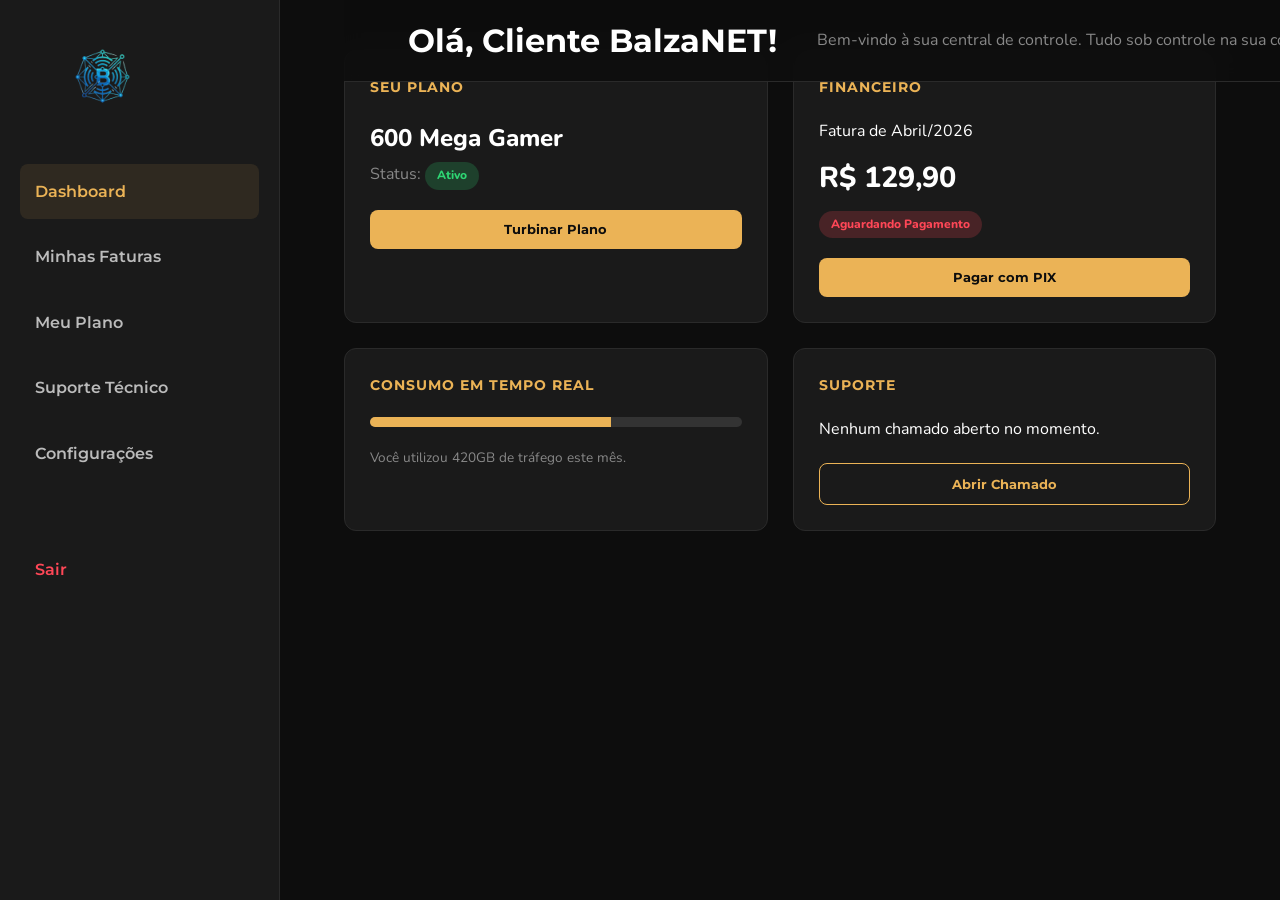
==== area_do_cliente.html @ 58e11337 "Adicao da Area do Cliente" ====
<!DOCTYPE html>
<html lang="pt-BR">
<head>
    <meta charset="UTF-8">
    <meta name="viewport" content="width=device-width, initial-scale=1.0">
    <title>BalzaNET — Área do Cliente</title>
    <link href="https://fonts.googleapis.com/css2?family=Montserrat:wght@400;700;900&family=Nunito:wght@300;400;600&display=swap" rel="stylesheet">
    <link rel="stylesheet" href="style_balzanet.css">
    <link rel="stylesheet" href="area_do_cliente.css">
</head>
<body>

    <aside class="sidebar">
        <img src="assets/balzanet logo.png" alt="BalzaNET">
        <nav>
            <a href="#" class="active"><span>Dashboard</span></a>
            <a href="#"><span>Minhas Faturas</span></a>
            <a href="#"><span>Meu Plano</span></a>
            <a href="#"><span>Suporte Técnico</span></a>
            <a href="#"><span>Configurações</span></a>
            <a href="balzanet.html" style="margin-top: 50px; color: #ff4757;"><span>Sair</span></a>
        </nav>
    </aside>

    <main class="main-content">
        <header class="welcome-header">
            <h1>Olá, Cliente BalzaNET!</h1>
            <p>Bem-vindo à sua central de controle. Tudo sob controle na sua conexão.</p>
        </header>

        <div class="dashboard-grid">
            <div class="widget-card">
                <h3>Seu Plano</h3>
                <div class="plan-info">600 Mega Gamer</div>
                <p style="color: #888;">Status: <span class="status-badge">Ativo</span></p>
                <button class="btn-primary" style="margin-top: 20px; width: 100%; font-size: 0.8rem;">Turbinar Plano</button>
            </div>

            <div class="widget-card">
                <h3>Financeiro</h3>
                <p style="margin-bottom: 10px;">Fatura de Abril/2026</p>
                <div style="font-size: 1.8rem; font-weight: 800; margin-bottom: 10px;">R$ 129,90</div>
                <span class="status-badge pending">Aguardando Pagamento</span>
                <button class="btn-primary" style="margin-top: 20px; width: 100%; font-size: 0.8rem;">Pagar com PIX</button>
            </div>

            <div class="widget-card">
                <h3>Consumo em Tempo Real</h3>
                <div style="height: 10px; background: #333; border-radius: 5px; margin: 20px 0; overflow: hidden;">
                    <div style="width: 65%; height: 100%; background: var(--color-brand-gold);"></div>
                </div>
                <p style="font-size: 0.85rem; color: #888;">Você utilizou 420GB de tráfego este mês.</p>
            </div>

            <div class="widget-card">
                <h3>Suporte</h3>
                <p>Nenhum chamado aberto no momento.</p>
                <button class="btn-primary" style="margin-top: 20px; width: 100%; background: transparent; border: 1px solid var(--color-brand-gold); color: var(--color-brand-gold);">Abrir Chamado</button>
            </div>
        </div>
    </main>

</body>
</html>
---- style_balzanet.css ----
/* Importação das fontes do Design System */
@import url('https://fonts.googleapis.com/css2?family=Montserrat:wght@400;700;900&family=Nunito:wght@300;400;600&display=swap');

:root {
  /* Brand Colors - Extraído do Design System */
  --color-brand-gold:      #EBB356;
  --color-brand-gold-dark: #C8902F;
  --color-dark-900: #0D0D0D;
  --color-dark-800: #1A1A1A;
  --color-dark-700: #2A2A2A;
  --color-white:   #FFFFFF;
  --color-accent:    var(--color-brand-gold);
  
  /* Typography */
  --font-display: 'Montserrat', sans-serif;
  --font-body:    'Nunito', sans-serif;

  /* Transitions & Shadows */
  --ease-smooth: all 0.3s cubic-bezier(0.4,0,0.2,1);
  --shadow-gold: 0 0 24px rgba(235,179,86,0.3);
}

* {
    margin: 0;
    padding: 0;
    box-sizing: border-box;
    text-decoration: none;
}

body {
    background-color: var(--color-dark-900);
    color: var(--color-white);
    font-family: var(--font-body);
    padding-top: 90px;
    line-height: 1.6;
}

/* Header Estilizado */
header {
    position: fixed;
    top: 0;
    width: 100%;
    background: rgba(13, 13, 13, 0.85);
    backdrop-filter: blur(10px);
    display: flex;
    align-items: center;
    padding: 15px 5%;
    gap: 40px;
    z-index: 1000;
    border-bottom: 1px solid var(--color-dark-700);
}

header img { width: 140px; margin-right: auto; }

header a {
    color: var(--color-white);
    font-family: var(--font-display);
    font-size: 0.9rem;
    font-weight: 600;
    transition: var(--ease-smooth);
}

header a:hover { color: var(--color-accent); }

/* Botões do Design System */
.btn-primary {
    background: var(--color-accent);
    color: var(--color-dark-900);
    padding: 12px 25px;
    border-radius: 8px;
    font-family: var(--font-display);
    font-weight: 700;
    border: none;
    cursor: pointer;
    transition: var(--ease-smooth);
}

.btn-primary:hover {
    background: var(--color-brand-gold-dark);
    transform: translateY(-2px);
    box-shadow: var(--shadow-gold);
}

/* Hero Section */
#inicio {
    padding: 100px 5%;
    background: radial-gradient(circle at 80% 20%, rgba(235,179,86,0.08), transparent 50%);
}

#inicio h1 {
    font-family: var(--font-display);
    font-size: 3.5rem;
    font-weight: 900;
    line-height: 1.1;
    margin-bottom: 20px;
}

#melhorfibra {
    color: var(--color-accent);
    text-transform: uppercase;
    letter-spacing: 2px;
    font-weight: 700;
    font-size: 0.8rem;
    margin-bottom: 10px;
}

#nabalzanet {
    color: #BBBBBB;
    max-width: 600px;
    font-size: 1.1rem;
    margin-bottom: 30px;
}

/* Cards - Estilo Design System */
.cards-container {
    display: flex;
    gap: 30px;
    padding: 50px 5%;
    flex-wrap: wrap;
}

.ds-card {
    background: var(--color-dark-800);
    border: 1px solid var(--color-dark-700);
    padding: 40px 30px;
    border-radius: 12px;
    flex: 1;
    min-width: 280px;
    transition: var(--ease-smooth);
}

.ds-card:hover {
    border-color: var(--color-accent);
    transform: translateY(-10px);
    box-shadow: var(--shadow-gold);
}

.ds-card.destaque {
    border: 2px solid var(--color-accent);
    position: relative;
}

.selo {
    position: absolute;
    top: -15px;
    left: 50%;
    transform: translateX(-50%);
    background: var(--color-accent);
    color: var(--color-dark-900);
    padding: 5px 15px;
    border-radius: 20px;
    font-weight: 800;
    font-size: 0.7rem;
}

.velocidade {
    font-family: var(--font-display);
    font-size: 3rem;
    font-weight: 800;
    color: var(--color-white);
}

.velocidade span { color: var(--color-accent); font-size: 1rem; }

.preco {
    font-size: 2rem;
    font-weight: 700;
    margin: 20px 0;
}


/* --- Mobile Navigation --- */

/* Esconde o checkbox */
#menu-check {
    display: none;
}


.menu-icon {
    display: none; /* Escondido no desktop */
    cursor: pointer;
    padding: 10px;
    z-index: 1100;
}

.hamburguer {
    display: block;
    width: 28px;
    height: 2px;
    background: var(--color-brand-gold);
    position: relative;
    transition: var(--ease-smooth);
}

.hamburguer::before,
.hamburguer::after {
    content: '';
    display: block;
    width: 100%;
    height: 100%;
    background: inherit;
    position: absolute;
    transition: var(--ease-smooth);
}

.hamburguer::before { top: -8px; }
.hamburguer::after { bottom: -8px; }


@media (max-width: 768px) {
    header {
        justify-content: space-between;
        padding: 15px 7%;
    }

    .menu-icon {
        display: block; /* Mostra o ícone no mobile */
    }

    .nav-menu {
        position: fixed;
        top: 0;
        right: -100%; /* Menu começa escondido à direita */
        width: 80%;
        height: 100vh;
        background: var(--color-dark-800);
        display: flex;
        flex-direction: column;
        align-items: center;
        justify-content: center;
        gap: 30px;
        transition: var(--ease-smooth);
        border-left: 1px solid var(--color-dark-700);
        z-index: 1050;
    }

    /* Quando o checkbox estiver marcado, o menu aparece */
    #menu-check:checked ~ .nav-menu {
        right: 0;
    }

    /* Animação do ícone para "X" quando aberto */
    #menu-check:checked ~ .menu-icon .hamburguer {
        background: transparent;
    }

    #menu-check:checked ~ .menu-icon .hamburguer::before {
        transform: rotate(45deg);
        top: 0;
    }

    #menu-check:checked ~ .menu-icon .hamburguer::after {
        transform: rotate(-45deg);
        bottom: 0;
    }

    .nav-menu a {
        font-size: 1.2rem;
    }
}
/* --- Melhoria no Desktop --- */
.nav-menu {
    display: flex;
    align-items: center;
    gap: 45px; /* Aumentado de 30px para 45px para dar mais respiro */
    margin-left: auto;
}

/* --- Correção do Menu Mobile --- */

/* Overlay (Fundo que escurece o site ao abrir o menu) */
.menu-overlay {
    display: none;
    position: fixed;
    top: 0;
    left: 0;
    width: 100vw;
    height: 100vh;
    background: rgba(0, 0, 0, 0.5);
    backdrop-filter: blur(4px);
    z-index: 1040; /* Abaixo do menu, acima do conteúdo */
}

/* Exibe o overlay apenas quando o menu está marcado */
#menu-check:checked ~ .menu-overlay {
    display: block;
}

/* Ajuste de profundidade para garantir que o ícone de fechar (X) fique visível */
.menu-icon {
    display: none;
    cursor: pointer;
    padding: 15px;
    z-index: 1100; /* Sempre no topo */
    position: relative;
}

@media (max-width: 768px) {
    header {
        justify-content: space-between;
    }

    .menu-icon {
        display: block;
    }

    .nav-menu {
        position: fixed;
        top: 0;
        right: -100%;
        width: 75%; /* Um pouco menor para mostrar o overlay lateral */
        height: 100vh;
        background: var(--color-dark-800);
        flex-direction: column;
        justify-content: center;
        gap: 40px;
        transition: var(--ease-smooth);
        z-index: 1050;
        box-shadow: -10px 0 30px rgba(0,0,0,0.5);
    }

    #menu-check:checked ~ .nav-menu {
        right: 0;
    }

    /* Garante que os links ocupem espaço para clique fácil */
    .nav-menu a {
        width: 100%;
        text-align: center;
        padding: 10px 0;
        font-size: 1.3rem;
    }
}

.ds-card-vantagem1, .ds-card-vantagem2, .ds-card-vantagem3 {
    background: var(--color-dark-800);
    border: 1px solid var(--color-dark-700);
    padding: 40px 30px;
    border-radius: 12px;
    flex: 1;
    min-width: 280px;
    transition: var(--ease-smooth);
    font-size: 1.3rem;
}

.cards-container-vantagens {
    display: flex;
    gap: 30px;
    padding: 50px 5%;
    flex-wrap: wrap;
}



#vantagens {
    padding: 100px 5%;
    
}

#vantagens h2 {
    font-family: var(--font-display);
    font-size: 3.5rem;
    font-weight: 900;
    line-height: 1.1;
    margin-bottom: 20px;
}
---- area_do_cliente.css ----
/* Estilos específicos para o Dashboard */
        body {
            display: flex;
            padding-top: 0; /* Remove o padding do header fixo para usar sidebar */
            background-color: var(--color-dark-900);
            min-height: 100vh;
        }

        /* Sidebar do Cliente */
        .sidebar {
            width: 280px;
            background: var(--color-dark-800);
            border-right: 1px solid var(--color-dark-700);
            display: flex;
            flex-direction: column;
            padding: 40px 20px;
            position: fixed;
            height: 100vh;
        }

        .sidebar img {
            width: 150px;
            margin-bottom: 50px;
            padding-left: 15px;
        }

        .sidebar nav {
            display: flex;
            flex-direction: column;
            gap: 10px;
        }

        .sidebar a {
            color: #BBBBBB;
            padding: 15px;
            border-radius: 8px;
            font-family: var(--font-display);
            font-weight: 600;
            transition: var(--ease-smooth);
            display: flex;
            align-items: center;
            gap: 12px;
        }

        .sidebar a:hover, .sidebar a.active {
            background: rgba(235, 179, 86, 0.1);
            color: var(--color-brand-gold);
        }

        /* Conteúdo Principal */
        .main-content {
            margin-left: 280px;
            flex: 1;
            padding: 50px 5%;
        }

        .welcome-header {
            margin-bottom: 40px;
        }

        .welcome-header h1 {
            font-family: var(--font-display);
            font-size: 2rem;
        }

        .welcome-header p {
            color: #888;
        }

        /* Grid de Widgets */
        .dashboard-grid {
            display: grid;
            grid-template-columns: repeat(auto-fit, minmax(300px, 1fr));
            gap: 25px;
        }

        .widget-card {
            background: var(--color-dark-800);
            border: 1px solid var(--color-dark-700);
            padding: 25px;
            border-radius: 12px;
            transition: var(--ease-smooth);
        }

        .widget-card:hover {
            border-color: var(--color-brand-gold);
        }

        .widget-card h3 {
            font-family: var(--font-display);
            font-size: 0.9rem;
            text-transform: uppercase;
            letter-spacing: 1px;
            color: var(--color-brand-gold);
            margin-bottom: 20px;
        }

        .status-badge {
            display: inline-block;
            padding: 4px 12px;
            border-radius: 20px;
            font-size: 0.75rem;
            font-weight: 800;
            background: rgba(46, 213, 115, 0.2);
            color: #2ed573;
        }

        .status-badge.pending {
            background: rgba(255, 71, 87, 0.2);
            color: #ff4757;
        }

        .plan-info {
            font-size: 1.5rem;
            font-weight: 800;
            margin-bottom: 5px;
        }

        /* Mobile Responsiveness */
        @media (max-width: 992px) {
            .sidebar { width: 80px; padding: 40px 10px; align-items: center; }
            .sidebar img { width: 40px; }
            .sidebar a span { display: none; }
            .main-content { margin-left: 80px; }
        }
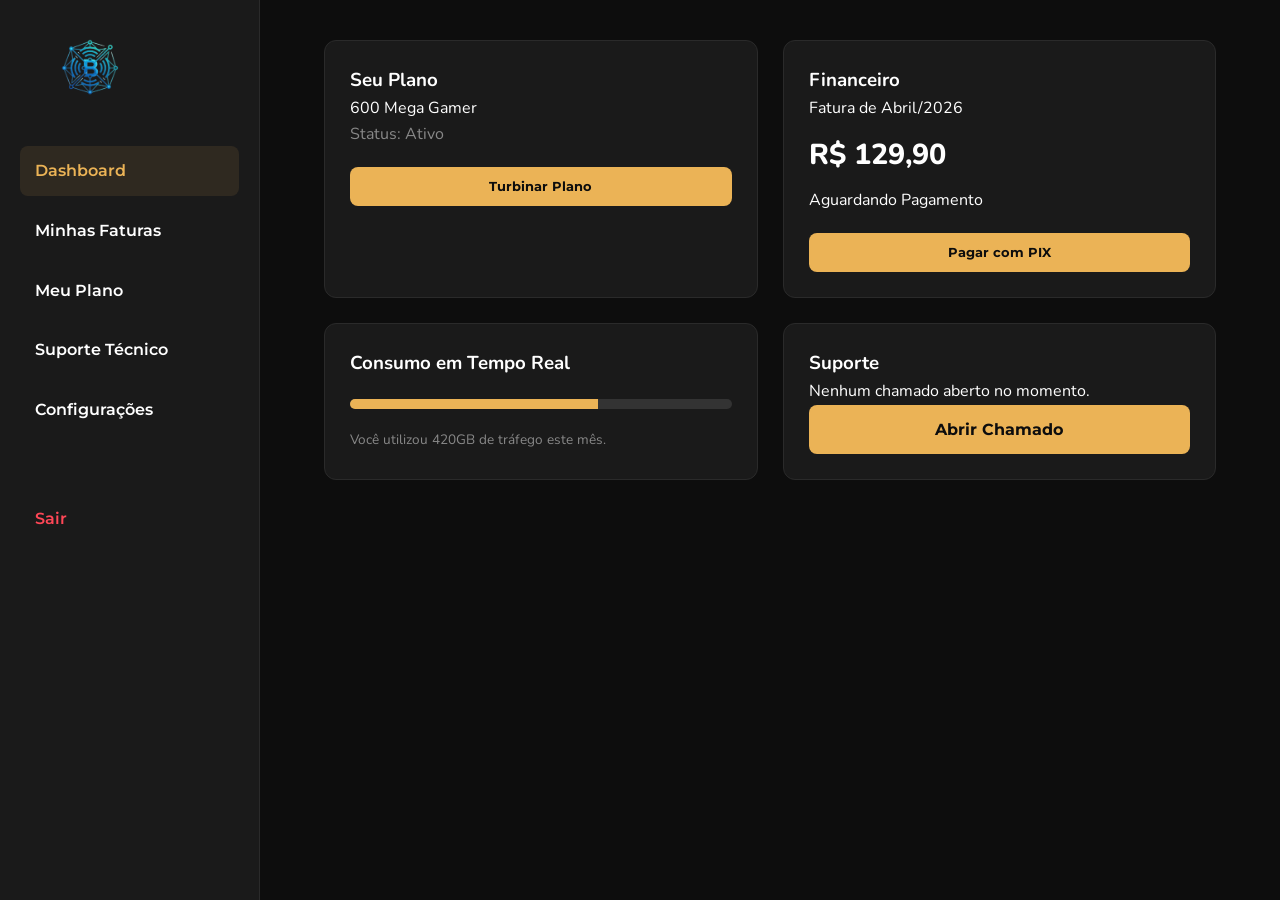
==== commit 129e81ee: "Melhorias e adicao de suporte" ====
--- a/area_do_cliente.html
+++ b/area_do_cliente.html
@@ -5,8 +5,8 @@
     <meta name="viewport" content="width=device-width, initial-scale=1.0">
     <title>BalzaNET — Área do Cliente</title>
     <link href="https://fonts.googleapis.com/css2?family=Montserrat:wght@400;700;900&family=Nunito:wght@300;400;600&display=swap" rel="stylesheet">
-    <link rel="stylesheet" href="style_balzanet.css">
-    <link rel="stylesheet" href="area_do_cliente.css">
+    <link rel="stylesheet" href="styles/style_balzanet.css">
+    <link rel="stylesheet" href="styles\area_do_cliente.css">
 </head>
 <body>
 
@@ -55,8 +55,7 @@
             <div class="widget-card">
                 <h3>Suporte</h3>
                 <p>Nenhum chamado aberto no momento.</p>
-                <button class="btn-primary" style="margin-top: 20px; width: 100%; background: transparent; border: 1px solid var(--color-brand-gold); color: var(--color-brand-gold);">Abrir Chamado</button>
-            </div>
+                <a href="suporte.html" class="btn-primary" style="display: block; text-align: center; text-decoration: none;">Abrir Chamado</a>
         </div>
     </main>
 
--- a/styles/style_balzanet.css
+++ b/styles/style_balzanet.css
@@ -0,0 +1,367 @@
+/* Importação das fontes do Design System */
+@import url('https://fonts.googleapis.com/css2?family=Montserrat:wght@400;700;900&family=Nunito:wght@300;400;600&display=swap');
+
+:root {
+  /* Brand Colors - Extraído do Design System */
+  --color-brand-gold:      #EBB356;
+  --color-brand-gold-dark: #C8902F;
+  --color-dark-900: #0D0D0D;
+  --color-dark-800: #1A1A1A;
+  --color-dark-700: #2A2A2A;
+  --color-white:   #FFFFFF;
+  --color-accent:    var(--color-brand-gold);
+  
+  /* Typography */
+  --font-display: 'Montserrat', sans-serif;
+  --font-body:    'Nunito', sans-serif;
+
+  /* Transitions & Shadows */
+  --ease-smooth: all 0.3s cubic-bezier(0.4,0,0.2,1);
+  --shadow-gold: 0 0 24px rgba(235,179,86,0.3);
+}
+
+* {
+    margin: 0;
+    padding: 0;
+    box-sizing: border-box;
+    text-decoration: none;
+}
+
+body {
+    background-color: var(--color-dark-900);
+    color: var(--color-white);
+    font-family: var(--font-body);
+    padding-top: 90px;
+    line-height: 1.6;
+}
+
+/* Header Estilizado */
+header {
+    position: fixed;
+    top: 0;
+    width: 100%;
+    background: rgba(13, 13, 13, 0.85);
+    backdrop-filter: blur(10px);
+    display: flex;
+    align-items: center;
+    padding: 15px 5%;
+    gap: 40px;
+    z-index: 1000;
+    border-bottom: 1px solid var(--color-dark-700);
+}
+
+header img { width: 140px; margin-right: auto; }
+
+header a {
+    color: var(--color-white);
+    font-family: var(--font-display);
+    font-size: 0.9rem;
+    font-weight: 600;
+    transition: var(--ease-smooth);
+}
+
+header a:hover { color: var(--color-accent); }
+
+/* Botões do Design System */
+.btn-primary {
+    background: var(--color-accent);
+    color: var(--color-dark-900);
+    padding: 12px 25px;
+    border-radius: 8px;
+    font-family: var(--font-display);
+    font-weight: 700;
+    border: none;
+    cursor: pointer;
+    transition: var(--ease-smooth);
+}
+
+.btn-primary:hover {
+    background: var(--color-brand-gold-dark);
+    transform: translateY(-2px);
+    box-shadow: var(--shadow-gold);
+}
+
+/* Hero Section */
+#inicio {
+    padding: 100px 5%;
+    background: radial-gradient(circle at 80% 20%, rgba(235,179,86,0.08), transparent 50%);
+}
+
+#inicio h1 {
+    font-family: var(--font-display);
+    font-size: 3.5rem;
+    font-weight: 900;
+    line-height: 1.1;
+    margin-bottom: 20px;
+}
+
+#melhorfibra {
+    color: var(--color-accent);
+    text-transform: uppercase;
+    letter-spacing: 2px;
+    font-weight: 700;
+    font-size: 0.8rem;
+    margin-bottom: 10px;
+}
+
+#nabalzanet {
+    color: #BBBBBB;
+    max-width: 600px;
+    font-size: 1.1rem;
+    margin-bottom: 30px;
+}
+
+/* Cards - Estilo Design System */
+.cards-container {
+    display: flex;
+    gap: 30px;
+    padding: 50px 5%;
+    flex-wrap: wrap;
+}
+
+.ds-card {
+    background: var(--color-dark-800);
+    border: 1px solid var(--color-dark-700);
+    padding: 40px 30px;
+    border-radius: 12px;
+    flex: 1;
+    min-width: 280px;
+    transition: var(--ease-smooth);
+}
+
+.ds-card:hover {
+    border-color: var(--color-accent);
+    transform: translateY(-10px);
+    box-shadow: var(--shadow-gold);
+}
+
+.ds-card.destaque {
+    border: 2px solid var(--color-accent);
+    position: relative;
+}
+
+.selo {
+    position: absolute;
+    top: -15px;
+    left: 50%;
+    transform: translateX(-50%);
+    background: var(--color-accent);
+    color: var(--color-dark-900);
+    padding: 5px 15px;
+    border-radius: 20px;
+    font-weight: 800;
+    font-size: 0.7rem;
+}
+
+.velocidade {
+    font-family: var(--font-display);
+    font-size: 3rem;
+    font-weight: 800;
+    color: var(--color-white);
+}
+
+.velocidade span { color: var(--color-accent); font-size: 1rem; }
+
+.preco {
+    font-size: 2rem;
+    font-weight: 700;
+    margin: 20px 0;
+}
+
+
+/* --- Mobile Navigation --- */
+
+/* Esconde o checkbox */
+#menu-check {
+    display: none;
+}
+
+
+.menu-icon {
+    display: none; /* Escondido no desktop */
+    cursor: pointer;
+    padding: 10px;
+    z-index: 1100;
+}
+
+.hamburguer {
+    display: block;
+    width: 28px;
+    height: 2px;
+    background: var(--color-brand-gold);
+    position: relative;
+    transition: var(--ease-smooth);
+}
+
+.hamburguer::before,
+.hamburguer::after {
+    content: '';
+    display: block;
+    width: 100%;
+    height: 100%;
+    background: inherit;
+    position: absolute;
+    transition: var(--ease-smooth);
+}
+
+.hamburguer::before { top: -8px; }
+.hamburguer::after { bottom: -8px; }
+
+
+@media (max-width: 768px) {
+    header {
+        justify-content: space-between;
+        padding: 15px 7%;
+    }
+
+    .menu-icon {
+        display: block; /* Mostra o ícone no mobile */
+    }
+
+    .nav-menu {
+        position: fixed;
+        top: 0;
+        right: -100%; /* Menu começa escondido à direita */
+        width: 80%;
+        height: 100vh;
+        background: var(--color-dark-800);
+        display: flex;
+        flex-direction: column;
+        align-items: center;
+        justify-content: center;
+        gap: 30px;
+        transition: var(--ease-smooth);
+        border-left: 1px solid var(--color-dark-700);
+        z-index: 1050;
+    }
+
+    /* Quando o checkbox estiver marcado, o menu aparece */
+    #menu-check:checked ~ .nav-menu {
+        right: 0;
+    }
+
+    /* Animação do ícone para "X" quando aberto */
+    #menu-check:checked ~ .menu-icon .hamburguer {
+        background: transparent;
+    }
+
+    #menu-check:checked ~ .menu-icon .hamburguer::before {
+        transform: rotate(45deg);
+        top: 0;
+    }
+
+    #menu-check:checked ~ .menu-icon .hamburguer::after {
+        transform: rotate(-45deg);
+        bottom: 0;
+    }
+
+    .nav-menu a {
+        font-size: 1.2rem;
+    }
+}
+/* --- Melhoria no Desktop --- */
+.nav-menu {
+    display: flex;
+    align-items: center;
+    gap: 45px; /* Aumentado de 30px para 45px para dar mais respiro */
+    margin-left: auto;
+}
+
+/* --- Correção do Menu Mobile --- */
+
+/* Overlay (Fundo que escurece o site ao abrir o menu) */
+.menu-overlay {
+    display: none;
+    position: fixed;
+    top: 0;
+    left: 0;
+    width: 100vw;
+    height: 100vh;
+    background: rgba(0, 0, 0, 0.5);
+    backdrop-filter: blur(4px);
+    z-index: 1040; /* Abaixo do menu, acima do conteúdo */
+}
+
+/* Exibe o overlay apenas quando o menu está marcado */
+#menu-check:checked ~ .menu-overlay {
+    display: block;
+}
+
+/* Ajuste de profundidade para garantir que o ícone de fechar (X) fique visível */
+.menu-icon {
+    display: none;
+    cursor: pointer;
+    padding: 15px;
+    z-index: 1100; /* Sempre no topo */
+    position: relative;
+}
+
+@media (max-width: 768px) {
+    header {
+        justify-content: space-between;
+    }
+
+    .menu-icon {
+        display: block;
+    }
+
+    .nav-menu {
+        position: fixed;
+        top: 0;
+        right: -100%;
+        width: 75%; /* Um pouco menor para mostrar o overlay lateral */
+        height: 100vh;
+        background: var(--color-dark-800);
+        flex-direction: column;
+        justify-content: center;
+        gap: 40px;
+        transition: var(--ease-smooth);
+        z-index: 1050;
+        box-shadow: -10px 0 30px rgba(0,0,0,0.5);
+    }
+
+    #menu-check:checked ~ .nav-menu {
+        right: 0;
+    }
+
+    /* Garante que os links ocupem espaço para clique fácil */
+    .nav-menu a {
+        width: 100%;
+        text-align: center;
+        padding: 10px 0;
+        font-size: 1.3rem;
+    }
+}
+
+.ds-card-vantagem1, .ds-card-vantagem2, .ds-card-vantagem3 {
+    background: var(--color-dark-800);
+    border: 1px solid var(--color-dark-700);
+    padding: 40px 30px;
+    border-radius: 12px;
+    flex: 1;
+    min-width: 280px;
+    transition: var(--ease-smooth);
+    font-size: 1.3rem;
+}
+
+.cards-container-vantagens {
+    display: flex;
+    gap: 30px;
+    padding: 50px 5%;
+    flex-wrap: wrap;
+}
+
+
+
+#vantagens {
+    padding: 100px 5%;
+    
+}
+
+#vantagens h2 {
+    font-family: var(--font-display);
+    font-size: 3.5rem;
+    font-weight: 900;
+    line-height: 1.1;
+    margin-bottom: 20px;
+}
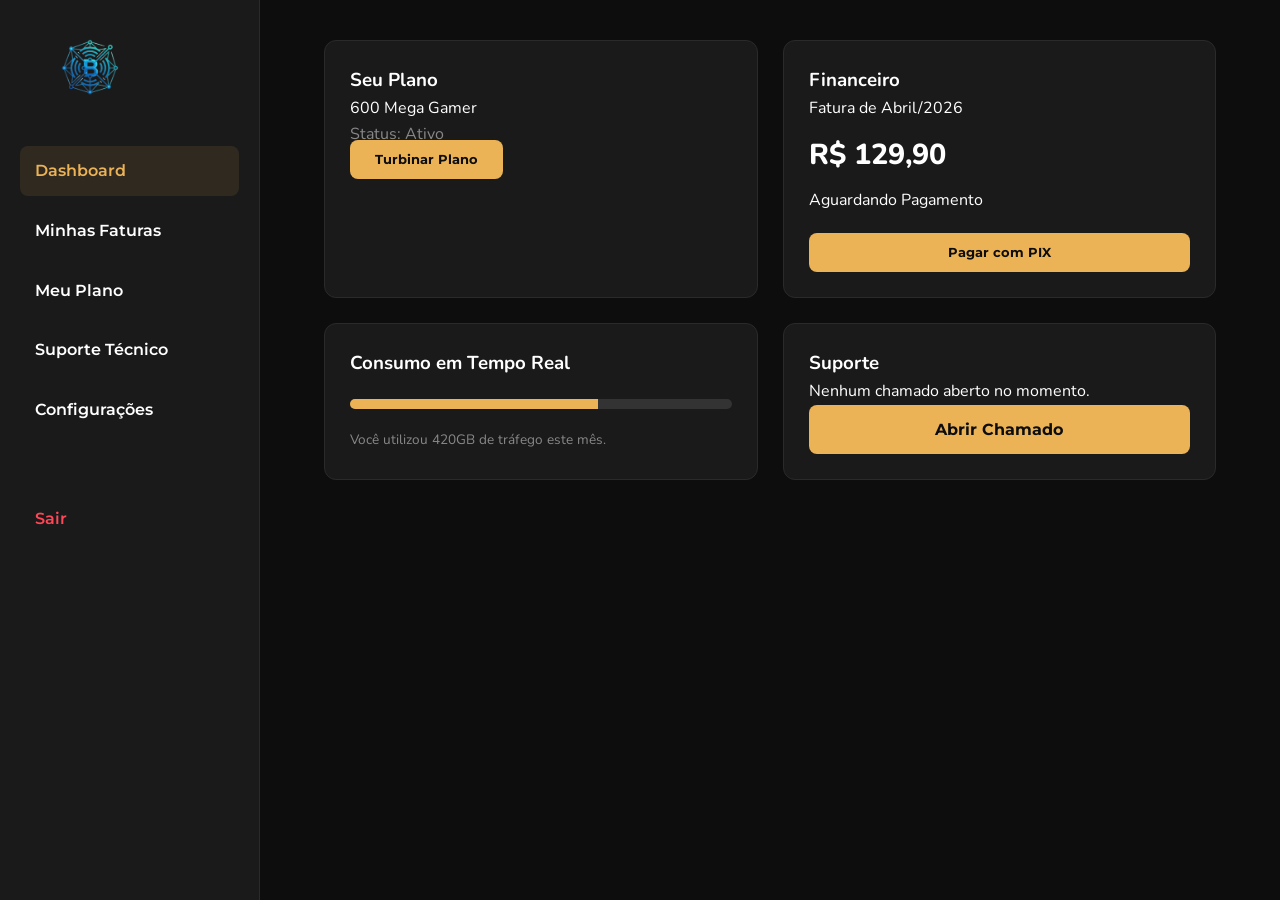
==== commit 1911cad5: "Adicao do metodo de pagamento" ====
--- a/area_do_cliente.html
+++ b/area_do_cliente.html
@@ -16,7 +16,7 @@
             <a href="#" class="active"><span>Dashboard</span></a>
             <a href="#"><span>Minhas Faturas</span></a>
             <a href="#"><span>Meu Plano</span></a>
-            <a href="#"><span>Suporte Técnico</span></a>
+            <a href="suporte.html"><span>Suporte Técnico</span></a>
             <a href="#"><span>Configurações</span></a>
             <a href="balzanet.html" style="margin-top: 50px; color: #ff4757;"><span>Sair</span></a>
         </nav>
@@ -33,7 +33,7 @@
                 <h3>Seu Plano</h3>
                 <div class="plan-info">600 Mega Gamer</div>
                 <p style="color: #888;">Status: <span class="status-badge">Ativo</span></p>
-                <button class="btn-primary" style="margin-top: 20px; width: 100%; font-size: 0.8rem;">Turbinar Plano</button>
+                <a href="checkout.html" class="btn-primary" style="margin-top: 20px; width: 100%; font-size: 0.8rem;">Turbinar Plano</a>
             </div>
 
             <div class="widget-card">
